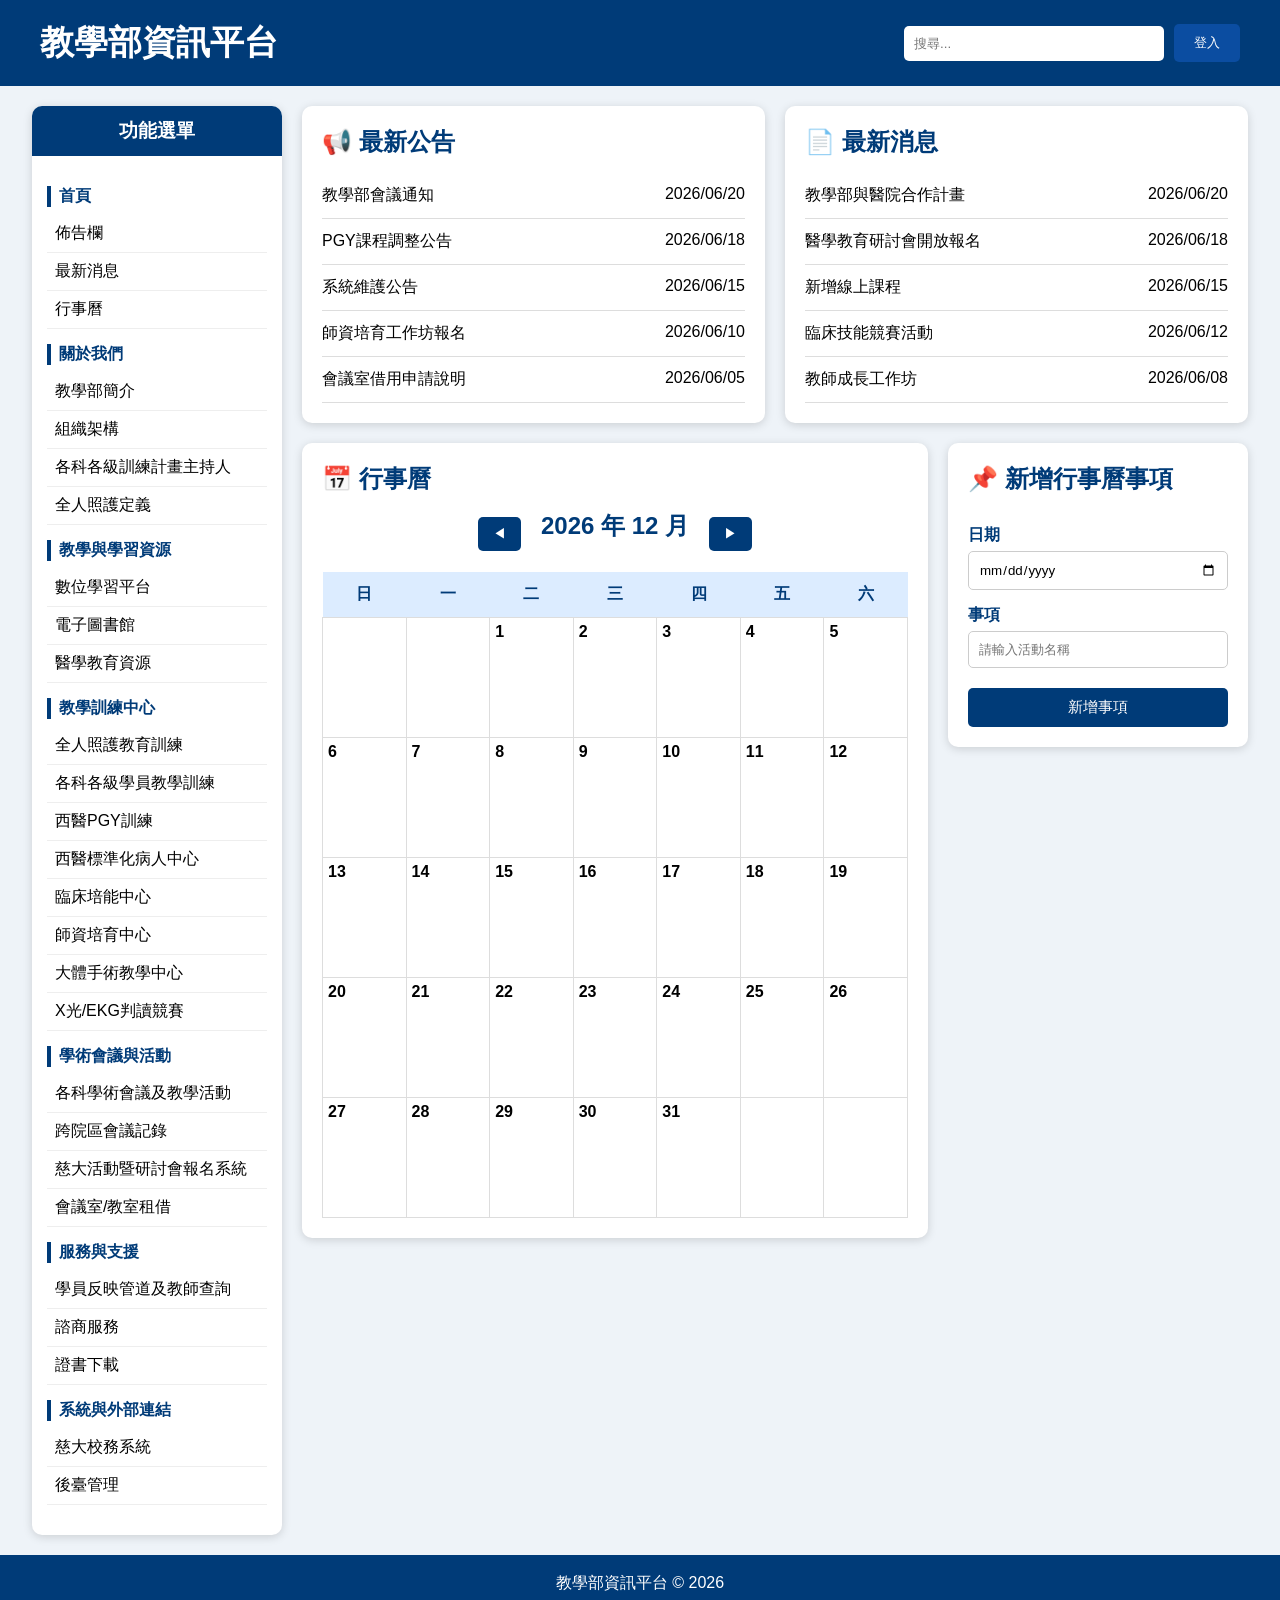
==== index.html @ 71a1ea1f "Merge branch 'main' of https://github.com/112316110-prog/tzu-chi" ====
<!DOCTYPE html>
<html lang="zh-TW">
<head>
<meta charset="UTF-8">
<meta name="viewport" content="width=device-width, initial-scale=1.0">
<title>教學部資訊平台</title>
<link rel="stylesheet" href="style.css">
</head>

<body>

<header>

<div class="top-bar">

<div class="logo">
<h1>教學部資訊平台</h1>
</div>

<div class="search-area">

<input type="text" placeholder="搜尋...">

<button>登入</button>

</div>

</div>

</header>

<div class="layout">


<aside>

<h3>功能選單</h3>

<div class="menu">

<h4>首頁</h4>

<ul>
<li>佈告欄</li>
<li>最新消息</li>
<li>行事曆</li>
</ul>


<h4>關於我們</h4>

<ul>
<li>教學部簡介</li>
<li>組織架構</li>
<li>各科各級訓練計畫主持人</li>
<li>全人照護定義</li>
</ul>


<h4>教學與學習資源</h4>

<ul>
<li>數位學習平台</li>
<li>電子圖書館</li>
<li>醫學教育資源</li>
</ul>


<h4>教學訓練中心</h4>

<ul>
<li>全人照護教育訓練</li>
<li>各科各級學員教學訓練</li>
<li>西醫PGY訓練</li>
<li>西醫標準化病人中心</li>
<li>臨床培能中心</li>
<li>師資培育中心</li>
<li>大體手術教學中心</li>
<li>X光/EKG判讀競賽</li>
</ul>


<h4>學術會議與活動</h4>

<ul>
<li>各科學術會議及教學活動</li>
<li>跨院區會議記錄</li>
<li>慈大活動暨研討會報名系統</li>
<li>會議室/教室租借</li>
</ul>


<h4>服務與支援</h4>

<ul>
<li>學員反映管道及教師查詢</li>
<li>諮商服務</li>
<li>證書下載</li>
</ul>


<h4>系統與外部連結</h4>

<ul>
<li>慈大校務系統</li>
<li>後臺管理</li>
</ul>

</div>

</aside>

<!-- 中間 -->

<main>

<div class="news">

<section class="card notice">

<h2>📢 最新公告</h2>

<ul>

<li><span>教學部會議通知</span><span>2026/06/20</span></li>

<li><span>PGY課程調整公告</span><span>2026/06/18</span></li>

<li><span>系統維護公告</span><span>2026/06/15</span></li>

<li><span>師資培育工作坊報名</span><span>2026/06/10</span></li>

<li><span>會議室借用申請說明</span><span>2026/06/05</span></li>

</ul>

</section>

<section class="card notice">

<h2>📄 最新消息</h2>

<ul>

<li><span>教學部與醫院合作計畫</span><span>2026/06/20</span></li>

<li><span>醫學教育研討會開放報名</span><span>2026/06/18</span></li>

<li><span>新增線上課程</span><span>2026/06/15</span></li>

<li><span>臨床技能競賽活動</span><span>2026/06/12</span></li>

<li><span>教師成長工作坊</span><span>2026/06/08</span></li>

</ul>

</section>

</div>

<div class="calendar-layout">

    <!-- 左 -->
    <div class="calendar-area">

        <section class="card">

            <h2>📅 行事曆</h2>

            <div class="calendar-header">
                <button id="prevMonth">◀</button>

                <h2 id="monthTitle"></h2>

                <button id="nextMonth">▶</button>
            </div>

            <table id="calendar">

                <thead>

                    <tr>
                        <th>日</th>
                        <th>一</th>
                        <th>二</th>
                        <th>三</th>
                        <th>四</th>
                        <th>五</th>
                        <th>六</th>
                    </tr>

                </thead>

                <tbody>

                </tbody>

            </table>

        </section>

    </div>

    <!-- 右 -->

    <div class="form-area">

        <section class="card">

            <h2>📌 新增行事曆事項</h2>

            <div class="event-form">

                <label>日期</label>

                <input type="date" id="eventDate">

                <label>事項</label>

                <input
                    type="text"
                    id="eventText"
                    placeholder="請輸入活動名稱">

                <button id="addEvent">
                    新增事項
                </button>

            </div>

        </section>

    </div>

</div>

<script src="script_team.js"></script>

</main>

</div>

<footer>

教學部資訊平台 © 2026

</footer>

</body>
</html>
---- style.css ----
*{
    margin:0;
    padding:0;
    box-sizing:border-box;
    font-family:"Microsoft JhengHei",sans-serif;
}

body{
    background:#eef3f8;
}


header{
    background:#003b78;
    color:white;
}

.top-bar{
    display:flex;
    justify-content:space-between;
    align-items:center;
    padding:20px 40px;
}

.logo h1{
    font-size:34px;
}

.search-area{
    display:flex;
    align-items:center;
}

.search-area input{
    width:260px;
    padding:10px;
    border-radius:5px;
    border:none;
    margin-right:10px;
}

.search-area button{
    background:#0b4da1;
    color:white;
    border:none;
    padding:10px 20px;
    border-radius:5px;
    cursor:pointer;
}

.search-area button:hover{
    background:#0a3d82;
}


nav{
    background:white;
    border-bottom:2px solid #dbe6f4;
}

nav ul{
    display:flex;
    justify-content:center;
    list-style:none;
}

nav li{
    padding:18px 28px;
    cursor:pointer;
    color:#003b78;
    font-weight:bold;
}

nav li:hover{
    background:#e9f2ff;
}

.layout{
    width:95%;
    margin:20px auto;
    display:flex;
    gap:20px;
}


aside{
    width:250px;
    background:white;
    border-radius:10px;
    box-shadow:0 2px 10px rgba(0,0,0,.15);
    overflow:hidden;
}

aside h3{
    background:#003b78;
    color:white;
    text-align:center;
    padding:12px;
}

.menu{
    padding:15px;
}

.menu h4{
    color:#003b78;
    margin-top:15px;
    margin-bottom:8px;
    border-left:4px solid #003b78;
    padding-left:8px;
}

.menu ul{
    list-style:none;
    margin-bottom:15px;
}

.menu li{
    padding:8px;
    border-bottom:1px solid #eee;
    cursor:pointer;
}

.menu li:hover{
    background:#eef5ff;
}


main{
    flex:1;
}


.card{
    background:white;
    border-radius:10px;
    padding:20px;
    box-shadow:0 2px 10px rgba(0,0,0,.15);
    margin-bottom:20px;
}

.card h2{
    color:#003b78;
    margin-bottom:15px;
}


.news{
    display:flex;
    gap:20px;
}

.notice{
    flex:1;
}

.notice ul{
    list-style:none;
}

.notice li{
    display:flex;
    justify-content:space-between;
    padding:12px 0;
    border-bottom:1px solid #ddd;
}


table{
    width:100%;
    border-collapse:collapse;
    table-layout:fixed;    
}

th{
    width:14.28%;
    background:#dcecff;
    color:#003b78;
    padding:12px;
}

td{
    width:14.28%;
    height:120px;
    border:1px solid #ddd;
    padding:5px;
    vertical-align:top;
    position:relative;

    overflow-y:auto;
}

.event{
    margin-top:6px;
    border-radius:5px;
    text-align:center;
    padding:3px;
    font-size:12px;
}

.green{
    background:#cfead3;
}

.yellow{
    background:#ffe59d;
}

.blue{
    background:#b8dbff;
}

.purple{
    background:#dcc7ff;
}



footer{
    margin-top:20px;
    background:#003b78;
    color:white;
    text-align:center;
    padding:18px;
}

.calendar-header{
    display:flex;
    justify-content:center;
    align-items:center;
    gap:20px;
    margin-bottom:15px;
}

.calendar-header button{
    padding:8px 15px;
    border:none;
    background:#003b78;
    color:white;
    border-radius:5px;
    cursor:pointer;
}

.calendar-header button:hover{
    background:#0b4da1;
}


.date{
    font-weight:bold;
}

.event-item{
    margin-top:4px;
    padding:3px 5px;
    border-radius:5px;
    background:#d7ebff;
    font-size:12px;

    white-space:nowrap;
    overflow:hidden;
    text-overflow:ellipsis;
}


#addEvent{
    padding:10px 20px;
    background:#003b78;
    color:white;
    border:none;
    border-radius:5px;
    cursor:pointer;
}

/* ===== 行事曆 ===== */

.calendar-layout{
    display:flex;
    gap:20px;
    align-items:flex-start;
}

.calendar-area{
    flex:3;
}

.form-area{
    flex:1;
    min-width:300px;
}

/* ===== 新增事項 ===== */

.event-form{
    display:flex;
    flex-direction:column;
}

.event-form label{
    margin-top:15px;
    margin-bottom:5px;
    color:#003b78;
    font-weight:bold;
}

.event-form input{
    width:100%;
    padding:10px;
    border:1px solid #ccc;
    border-radius:5px;
}

.event-form button{
    margin-top:20px;
    padding:12px;
    background:#003b78;
    color:white;
    border:none;
    border-radius:5px;
    cursor:pointer;
    font-size:15px;
}

.event-form button:hover{
    background:#0b4da1;
}


@media (max-width:900px){

    .calendar-layout{
        flex-direction:column;
    }

    .calendar-area,
    .form-area{
        width:100%;
    }

}
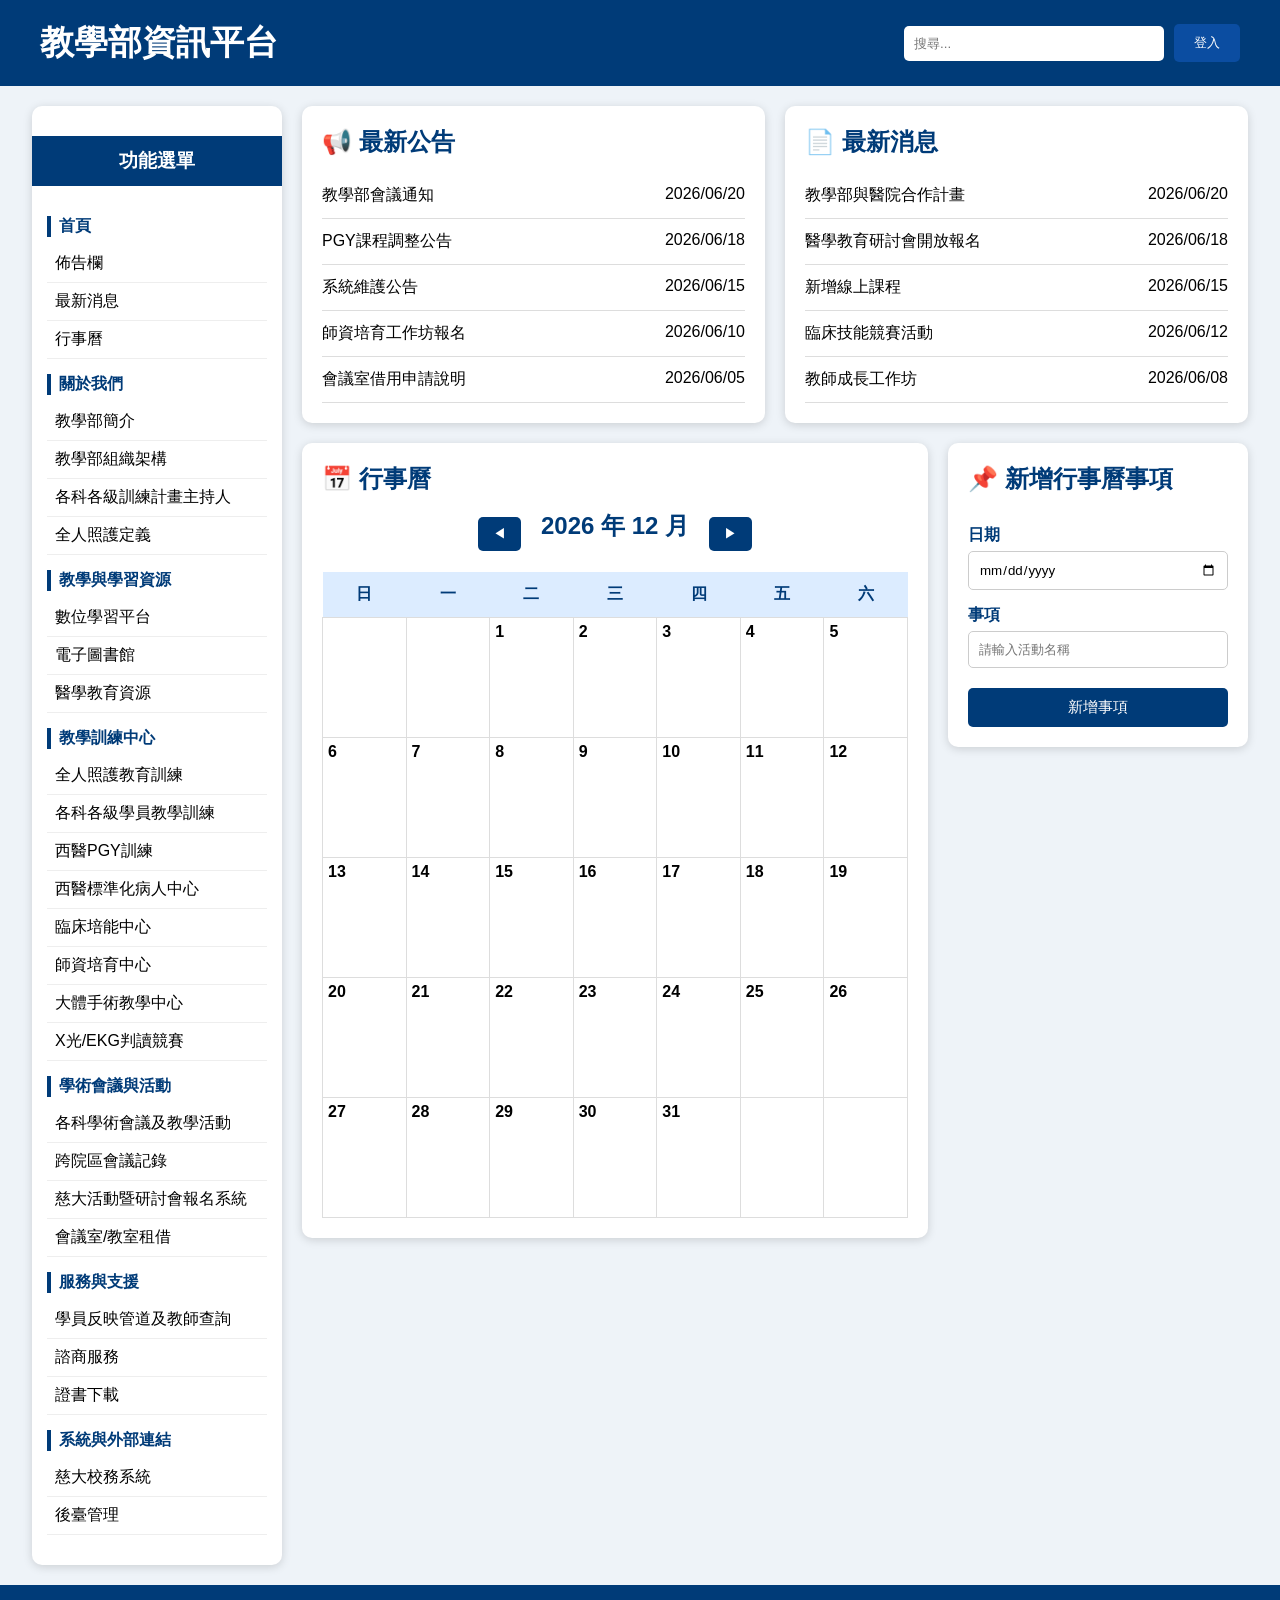
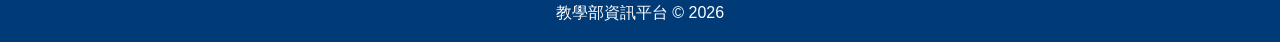
==== commit 5c1fbd04: "更新" ====
--- a/index.html
+++ b/index.html
@@ -50,10 +50,10 @@
 <h4>關於我們</h4>
 
 <ul>
-<li>教學部簡介</li>
-<li>組織架構</li>
-<li>各科各級訓練計畫主持人</li>
-<li>全人照護定義</li>
+<li onclick="showIntro()">教學部簡介</li>
+<li onclick="showOrganization()">教學部組織架構</li>
+<li onclick="showTrainingDirector()">各科各級訓練計畫主持人</li>
+<li onclick="showWholeCare()">全人照護定義</li>
 </ul>
 
 
@@ -110,9 +110,808 @@
 
 </aside>
 
-<!-- 中間 -->
 
 <main>
+
+    <div id="introContent" class="card intro-content" style="display:none;">
+
+<h2>佛教慈濟醫療財團法人花蓮慈濟醫院教學部簡介</h2>
+
+<p>
+    佛教慈濟綜合醫院自開創啟業從事醫療志業服務以來，在證嚴上人的精神感召下，結合眾多的醫護專業人員及志工 ，本著「 尊重生命」的理念，在花東地區落實以病人為中心的急性醫療及社區醫療照顧，使傷患得到適切的照護，成就卓越倍受肯定。並於2002年升格為醫學中心。本著上人教育理想要培養有愛心、肯犧牲奉獻的良醫，花蓮慈濟綜合醫院努力推動臨床醫學教育暨落實臨床教學品質，於2004年7月1日經由院長室指導在醫務部一位助理協助之下草創，並於2005年8月1日在院長室大力支持下遷至大愛六樓正式設立教學部，設立之後除積極推動臨床醫學教育外，亦一直扮演慈濟大學醫學 院的主要實習教學醫院迄今。
+</p>
+
+<br>
+<p>
+教學部目前除督導各科部各級醫師學生學員之教學訓練工作並設置四大中心：師資培育中心、臨床技能中心、標準化病人中心、大體手術教學中心。復成立各種臨床課程教學功能小組，協助臨床醫學教育之規劃與推動，期能在以病人為中心之前提下，建立以學生為中心之優質教學醫學中心，並培養出具有慈濟醫療人文之醫師與醫事人員 。
+</p>
+
+<h3> 發展計畫:</h3>
+<p>建構多樣化之教學模式與完善之訓練環境</p>
+<p>訂定教學與研究之獎勵措施，提升教學與研究品質</p>
+<p>培養專業與人文氣息，落實全人照護之醫學教育</p>
+<p>加強國際交流與教學研究方面之合作</p>
+<p>成為東部地區醫療人員之教育訓練中心</p>
+
+<h3> 中程目標:</h3>
+<p>持續為東部醫學中心</p>
+<p>推動多元化教學評估方式</p>
+<p>成為東部地區醫療專業人員之教育訓練中心</p>
+<p>標準化病人跨院區計畫之推動</p>
+<p>加強國際交流，提升教學與研究品質</p>
+
+<h3> 長程發展目標:</h3>
+<p>建構成為國內全人醫療示範中心</p>
+<p>推動執行醫學教育研究計畫</p>
+<p>醫學教育的核心課程持續推動</p>
+<p>推展標準化病人之教學成為國際典範</p>
+<p>推展高階OSCE教育訓練示範中心成為國際典範</p>
+
+<br>
+<p>
+花蓮慈濟醫院 Buddhist Tzu Chi General Hospital<br>
+</p>
+
+</div>
+
+<div id="trainingDirectorContent" class="card intro-content" style="display:none;">
+
+    <h2>各科各級訓練計畫主持人</h2>
+
+    <div class="director-search">
+
+    <div class="search-item">
+        <label>查詢方式</label>
+        <select id="searchType">
+            <option>科別+日期</option>
+            <option>科別+時間</option>
+            <option>地點+日期</option>
+            <option>地點+時間</option>
+            <option>科別+地點+日期</option>
+            <option>科別+地點+日期+時間</option>
+            <option>依科別</option>
+            <option>依地點</option>
+            <option>依時間</option>
+        </select>
+    </div>
+
+    <div class="search-item">
+        <label>科別</label>
+        <select id="department">
+            <option>請選擇科別</option>
+            <option>一般醫學內科</option>
+            <option>全院</option>
+            <option>內科</option>
+            <option>神經科</option>
+            <option>外科</option>
+            <option>神經外科</option>
+            <option>整形外科</option>
+            <option>婦產科</option>
+            <option>小兒科</option>
+            <option>家醫科</option>
+            <option>骨科</option>
+            <option>復健科</option>
+            <option>眼科</option>
+            <option>耳鼻喉科</option>
+            <option>牙科</option>
+            <option>皮膚科</option>
+            <option>泌尿科</option>
+            <option>放射腫瘤科</option>
+            <option>精神醫學部</option>
+        </select>
+    </div>
+
+    <div class="search-item">
+        <label>地點</label>
+        <input type="text">
+    </div>
+
+    <div class="search-item">
+        <label>時間</label>
+        <input type="text">
+    </div>
+
+    <div class="search-item">
+        <label>年度</label>
+        <select id="yearSelect"></select>
+    </div>
+
+    <div class="search-item">
+        <label>月份</label>
+        <select id="monthSelect"></select>
+    </div>
+
+    <div class="search-item button-area">
+        <button>查詢</button>
+    </div>
+
+  </div>
+
+    <hr>
+
+<h3>114學年各科各級訓練計畫主持人名單</h3>
+
+<div class="pdf-viewer">
+    <embed
+        src="pdf/114學年各科各級訓練計畫主持人名單(1140716公告).pdf"
+        type="application/pdf"
+        width="100%"
+        height="900px">
+</div>
+
+</div>
+
+<div id="wholeCareContent" class="card intro-content" style="display:none;">
+
+<h2>全人照護定義</h2>
+
+
+<div class="director-search">
+
+
+<div class="search-item">
+
+<label>查詢方式</label>
+
+<select id="careSearchType">
+
+<option>科別+日期</option>
+<option>科別+時間</option>
+<option>地點+日期</option>
+<option>地點+時間</option>
+<option>科別+地點+日期</option>
+<option>科別+地點+日期+時間</option>
+<option>依科別</option>
+<option>依地點</option>
+<option>依時間</option>
+
+</select>
+
+</div>
+
+
+
+<div class="search-item">
+
+<label>科別</label>
+
+<select>
+
+<option>請選擇科別</option>
+<option>一般醫學內科</option>
+<option>全院</option>
+<option>內科</option>
+<option>神經科</option>
+<option>外科</option>
+<option>神經外科</option>
+<option>整形外科</option>
+<option>婦產科</option>
+<option>小兒科</option>
+<option>家醫科</option>
+<option>骨科</option>
+<option>復健科</option>
+<option>眼科</option>
+<option>耳鼻喉科</option>
+<option>牙科</option>
+<option>皮膚科</option>
+<option>泌尿科</option>
+<option>放射腫瘤科</option>
+<option>精神醫學部</option>
+
+</select>
+
+</div>
+
+
+
+<div class="search-item">
+
+<label>地點</label>
+
+<input type="text" placeholder="請輸入地點">
+
+</div>
+
+
+
+<div class="search-item">
+
+<label>時間</label>
+
+<input type="text" placeholder="例如：08:00">
+
+</div>
+
+
+
+<div class="search-item">
+
+<label>年度</label>
+
+<select id="careYearSelect"></select>
+
+</div>
+
+
+
+<div class="search-item">
+
+<label>月份</label>
+
+<select id="careMonthSelect"></select>
+
+</div>
+
+
+
+<div class="search-item button-area">
+
+<button>查詢</button>
+
+</div>
+
+</div>
+
+
+<hr>
+
+
+<h3>
+全人照護相關資料
+</h3>
+<div class="pdf-viewer">
+    <embed
+        src="pdf/全人照護定義.pdf"
+        type="application/pdf"
+        width="100%"
+        height="900px">
+</div>
+
+</div>
+
+<div id="organizationContent" class="card intro-content" style="display:none;">
+
+<h2>教學部組織架構</h2>
+
+
+<div class="director-search">
+
+
+<div class="search-item">
+
+<label>查詢方式</label>
+
+<select id="orgSearchType">
+
+<option>科別+日期</option>
+<option>科別+時間</option>
+<option>地點+日期</option>
+<option>地點+時間</option>
+<option>科別+地點+日期</option>
+<option>科別+地點+日期+時間</option>
+<option>依科別</option>
+<option>依地點</option>
+<option>依時間</option>
+
+</select>
+
+</div>
+
+
+
+<div class="search-item">
+
+<label>科別</label>
+
+<select id="orgDepartment">
+
+<option>請選擇科別</option>
+
+<option>一般醫學內科</option>
+<option>全院</option>
+<option>內科</option>
+<option>神經科</option>
+<option>外科</option>
+<option>神經外科</option>
+<option>整形外科</option>
+<option>婦產科</option>
+<option>小兒科</option>
+<option>家醫科</option>
+<option>骨科</option>
+<option>復健科</option>
+<option>眼科</option>
+<option>耳鼻喉科</option>
+<option>牙科</option>
+<option>皮膚科</option>
+<option>泌尿科</option>
+<option>放射腫瘤科</option>
+<option>精神醫學部</option>
+
+</select>
+
+</div>
+
+
+
+<div class="search-item">
+
+<label>地點</label>
+
+<input type="text" placeholder="請輸入地點">
+
+</div>
+
+
+
+<div class="search-item">
+
+<label>時間</label>
+
+<input type="text" placeholder="例如：08:00">
+
+</div>
+
+
+
+<div class="search-item">
+
+<label>年度</label>
+
+<select id="orgYearSelect"></select>
+
+</div>
+
+
+
+<div class="search-item">
+
+<label>月份</label>
+
+<select id="orgMonthSelect"></select>
+
+</div>
+
+
+
+<div class="search-item button-area">
+
+<button>查詢</button>
+
+</div>
+
+
+</div>
+
+
+<hr>
+
+
+<hr>
+
+<table class="organization-table">
+
+<thead>
+<tr>
+    <th>職稱</th>
+    <th>姓名</th>
+    <th>聯絡方式</th>
+</tr>
+</thead>
+
+
+<tbody>
+
+<tr>
+    <td>副院長</td>
+    <td>陳宗鷹</td>
+    <td>
+        與我連絡：
+        <a href="mailto:chen7110@tzuchi.com.tw">
+        chen7110@tzuchi.com.tw
+        </a>
+    </td>
+</tr>
+
+
+<tr>
+    <td>部主任</td>
+    <td>朱紹盈</td>
+    <td>
+        -
+    </td>
+</tr>
+
+
+<tr>
+    <td>行政主任</td>
+    <td>林雅萍</td>
+    <td>
+        分機：13646<br>
+        與我連絡：
+        <a href="mailto:yungping_lin@tzuchi.com.tw">
+        yungping_lin@tzuchi.com.tw
+        </a>
+    </td>
+</tr>
+
+
+<tr>
+    <td>組長</td>
+    <td>王苓雅</td>
+    <td>
+        分機：13645<br>
+        與我連絡：
+        <a href="mailto:ya_wang407@tzuchi.com.tw">
+        ya_wang407@tzuchi.com.tw
+        </a>
+    </td>
+</tr>
+
+
+</tbody>
+
+</table>
+
+<br>
+
+
+<table class="organization-table">
+
+<thead>
+<tr>
+    <th>姓名</th>
+    <th>聯絡方式</th>
+    <th>姓名</th>
+    <th>聯絡方式</th>
+</tr>
+</thead>
+
+
+<tbody>
+
+
+<tr>
+    <td>蔡宜蓉<br>（分機：13645）</td>
+    <td>
+        與我連絡：
+        <a href="mailto:rong070616@tzuchi.com.tw">
+        rong070616@tzuchi.com.tw
+        </a>
+    </td>
+
+    <td>李旨雲<br>（分機：13644）</td>
+    <td>
+        與我連絡：
+        <a href="mailto:chihyun@tzuchi.com.tw">
+        chihyun@tzuchi.com.tw
+        </a>
+    </td>
+</tr>
+
+
+<tr>
+    <td>陳惠珍<br>（分機：13667）</td>
+    <td>
+        與我連絡：
+        <a href="mailto:hueizhen@tzuchi.com.tw">
+        hueizhen@tzuchi.com.tw
+        </a>
+    </td>
+
+    <td>謝惠婷<br>（分機：13666）</td>
+    <td>
+        與我連絡：
+        <a href="mailto:ava_ht@tzuchi.com.tw">
+        ava_ht@tzuchi.com.tw
+        </a>
+    </td>
+</tr>
+
+
+<tr>
+    <td>謝淳宇<br>（分機：13639）</td>
+    <td>
+        與我連絡：
+        <a href="mailto:chunyu060@tzuchi.com.tw">
+        chunyu060@tzuchi.com.tw
+        </a>
+    </td>
+
+    <td>葉嘉鳳<br>（分機：13629）</td>
+    <td>
+        與我連絡：
+        <a href="mailto:gigi007@tzuchi.com.tw">
+        gigi007@tzuchi.com.tw
+        </a>
+    </td>
+</tr>
+
+
+<tr>
+    <td>黃以婕<br>（分機：13643）</td>
+    <td>
+        與我連絡：
+        @tzuchi.com.tw
+    </td>
+
+    <td>黃欣雅<br>（分機：13626）</td>
+    <td>
+        與我連絡：
+        <a href="mailto:hsinya@tzuchi.com.tw">
+        hsinya@tzuchi.com.tw
+        </a>
+    </td>
+</tr>
+
+
+<tr>
+    <td>施郁絜<br>（分機：13690）</td>
+    <td>
+        與我連絡：
+        <a href="mailto:mignon83@tzuchi.com.tw">
+        mignon83@tzuchi.com.tw
+        </a>
+    </td>
+
+    <td>陳王軒<br>（分機：13628）</td>
+    <td>
+        與我連絡：
+        <a href="mailto:satc830227@tzuchi.com.tw">
+        satc830227@tzuchi.com.tw
+        </a>
+    </td>
+</tr>
+
+
+<tr>
+    <td>陳俐羽<br>（分機：12121）</td>
+    <td>
+        與我連絡：
+        <a href="mailto:rani37jason@tzuchi.com.tw">
+        rani37jason@tzuchi.com.tw
+        </a>
+    </td>
+
+    <td>林瑀慈<br>（分機：12122）</td>
+    <td>
+        與我連絡：
+        <a href="mailto:s10343010@tzuchi.com.tw">
+        s10343010@tzuchi.com.tw
+        </a>
+    </td>
+</tr>
+
+
+</tbody>
+
+</table>
+
+
+<table class="work-table">
+
+
+<tr>
+<th>姓名</th>
+<th>負責業務</th>
+<th>分機</th>
+</tr>
+
+
+<tr>
+<td>林雅萍</td>
+
+<td>
+一、協調督導五大中心業務進度<br>
+二、督導大體手術教學中心業務<br>
+三、督導慈大實習醫學生(含後中醫)相關業務
+</td>
+
+<td>13646</td>
+</tr>
+
+
+
+<tr>
+<td>王苓雅</td>
+
+<td>
+一、督導師資培育中心業務<br>
+二、綜理師資培育(含一般醫學師資訓練)業務<br>
+三、全人照護(醫療)<br>
+四、整合實習醫學生、PGY、住院醫師、醫事人員教學業務<br>
+五、行政業務(ISO、專案、工作計畫進度)<br>
+六、醫學教育委員會
+</td>
+
+<td>13645</td>
+</tr>
+
+
+
+<tr>
+<td>李旨雲</td>
+
+<td>
+一、辦理實習醫學生巧手盃競賽<br>
+二、擬真訓練課程<br>
+三、模型教具管理<br>
+四、辦理急救訓練課程
+</td>
+
+<td>13644</td>
+</tr>
+
+
+
+<tr>
+<td>葉嘉鳳</td>
+
+<td>
+一、慈大實習醫學生(含後中醫)相關業務<br>
+二、大體模擬手術中心相關業務<br>
+三、超音波工作坊(1次/年)
+</td>
+
+<td>13629</td>
+</tr>
+
+
+
+<tr>
+<td>蔡宜蓉</td>
+
+<td>
+一、一般醫學師資訓練(40+7)<br>
+二、醫學教育研究行政業務推動<br>
+三、客座教授<br>
+四、教職申請<br>
+五、高教深耕計畫<br>
+六、東區醫療網計畫教育訓練
+</td>
+
+<td>13645</td>
+</tr>
+
+
+
+<tr>
+<td>陳惠珍</td>
+
+<td>
+一、臨床醫事人員培訓<br>
+二、全人醫療<br>
+三、跨領域團隊合作訓練<br>
+四、醫事教育委員會
+</td>
+
+<td>13667</td>
+</tr>
+
+
+
+<tr>
+<td>謝惠婷</td>
+
+<td>
+一、綜理標準化病人中心業務<br>
+二、綜理(每週四)全院性學術演講安排/學分申請<br>
+三、東區醫療網計畫教育訓練
+</td>
+
+<td>13666</td>
+</tr>
+
+
+
+<tr>
+<td>黃以婕</td>
+
+<td>
+一、辦理院外實習醫學生各項業務<br>
+二、住院醫師業務<br>
+三、綜理教學門診相關業務<br>
+四、綜理住診教學相關業務<br>
+五、諮商輔導行政處理<br>
+六、教學部部務會議
+</td>
+
+<td>13643</td>
+</tr>
+
+
+
+<tr>
+<td>黃欣雅</td>
+
+<td>
+一、畢業後一般醫學訓練計畫(PGY)專任助理
+</td>
+
+<td>13626</td>
+</tr>
+
+
+
+<tr>
+<td>謝淳宇</td>
+
+<td>
+一、OSCE訓練與OSCE國考相關業務<br>
+二、特殊教室管理<br>
+三、全院臨床技能課程安排<br>
+四、學習成效：80項技能→課程地圖
+</td>
+
+<td>13639</td>
+</tr>
+
+
+
+<tr>
+<td>施郁絜</td>
+
+<td>
+一、本院各類學術活動、研究成果、學術論文海報、教學相關海報製作之設計、美工製作及輸出事項<br>
+二、辦理全院數位學習(e-Learning)業務
+</td>
+
+<td>13690</td>
+</tr>
+
+
+
+<tr>
+<td>陳王軒</td>
+
+<td>
+一、督導臨床技能中心業務<br>
+二、督導教材室業務<br>
+三、綜理全院數位學習(e-Learning)業務<br>
+四、教學部相關教學網站製作及後端維護作業<br>
+五、教學部一般教室管理<br>
+六、教學部設備管理<br>
+七、創新教學業務開發<br>
+八、虛擬病人教案開發<br>
+九、E-Portfolio資訊窗口
+</td>
+
+<td>13628</td>
+</tr>
+
+
+
+<tr>
+<td>陳俐羽</td>
+
+<td>
+一、綜理圖書館業務(含圖書管理委員會)<br>
+二、電子資源/參考諮詢<br>
+三、實證醫學業務<br>
+四、科基金管理(財務)
+</td>
+
+<td>12121</td>
+</tr>
+
+
+
+<tr>
+<td>林瑀慈</td>
+
+<td>
+一、綜理圖書館業務(含圖書管理委員會)<br>
+二、實證醫學業務<br>
+三、流通業務
+</td>
+
+<td>12122</td>
+</tr>
+
+
+</table>
+
+</div>
+
 
 <div class="news">
 
@@ -234,8 +1033,6 @@
 
 </div>
 
-<script src="script_team.js"></script>
-
 </main>
 
 </div>
@@ -246,5 +1043,6 @@
 
 </footer>
 
+<script src="script.js"></script>
 </body>
 </html>
--- a/style.css
+++ b/style.css
@@ -337,4 +337,164 @@
         width:100%;
     }
 
+}
+
+.intro-content{
+    line-height:1.8;
+    padding:30px;
+    background:white;
+}
+
+.intro-content h2{
+    color:#00695c;
+    border-bottom:2px solid #00695c;
+    padding-bottom:10px;
+}
+
+.intro-content h3{
+    margin-top:25px;
+    color:#444;
+}
+
+.intro-content li{
+    margin:8px 0;
+}
+
+
+.director-search{
+
+    display:flex;
+
+    flex-direction:row;
+
+    align-items:flex-end;
+
+    gap:15px;
+
+    flex-wrap:wrap;
+
+    margin-bottom:20px;
+
+}
+
+
+.search-item{
+
+    display:flex;
+
+    flex-direction:column;
+
+}
+
+
+.director-search label{
+
+    font-weight:bold;
+
+    color:#003b78;
+
+    margin-bottom:5px;
+
+}
+
+
+.director-search input,
+.director-search select{
+
+    padding:10px;
+
+    border:1px solid #ccc;
+
+    border-radius:5px;
+
+    font-size:15px;
+
+    min-width:150px;
+
+}
+
+
+.director-search button{
+
+    padding:10px 25px;
+
+    background:#003b78;
+
+    color:white;
+
+    border:none;
+
+    border-radius:5px;
+
+    cursor:pointer;
+
+}
+
+.director-search button:hover{
+
+    background:#0b4da1;
+
+}
+
+.pdf-viewer{
+    margin-top:30px;
+}
+
+.pdf-viewer embed{
+    border:1px solid #ccc;
+    border-radius:8px;
+}
+
+.org-table,
+.staff-table,
+.work-table{
+
+    width:100%;
+    border-collapse:collapse;
+    margin-top:20px;
+
+}
+
+
+.org-table th,
+.org-table td,
+.staff-table td,
+.work-table th,
+.work-table td{
+
+    border:1px solid #ccc;
+    padding:12px;
+    vertical-align:top;
+
+}
+
+
+.org-table th,
+.work-table th{
+
+    background:#e8f1ff;
+
+}
+
+
+.staff-table td{
+
+    width:50%;
+    line-height:1.8;
+
+}
+
+
+.work-table td:nth-child(2){
+
+    line-height:1.8;
+    text-align:left;
+
+}
+
+
+h3{
+
+    margin-top:30px;
+
 }
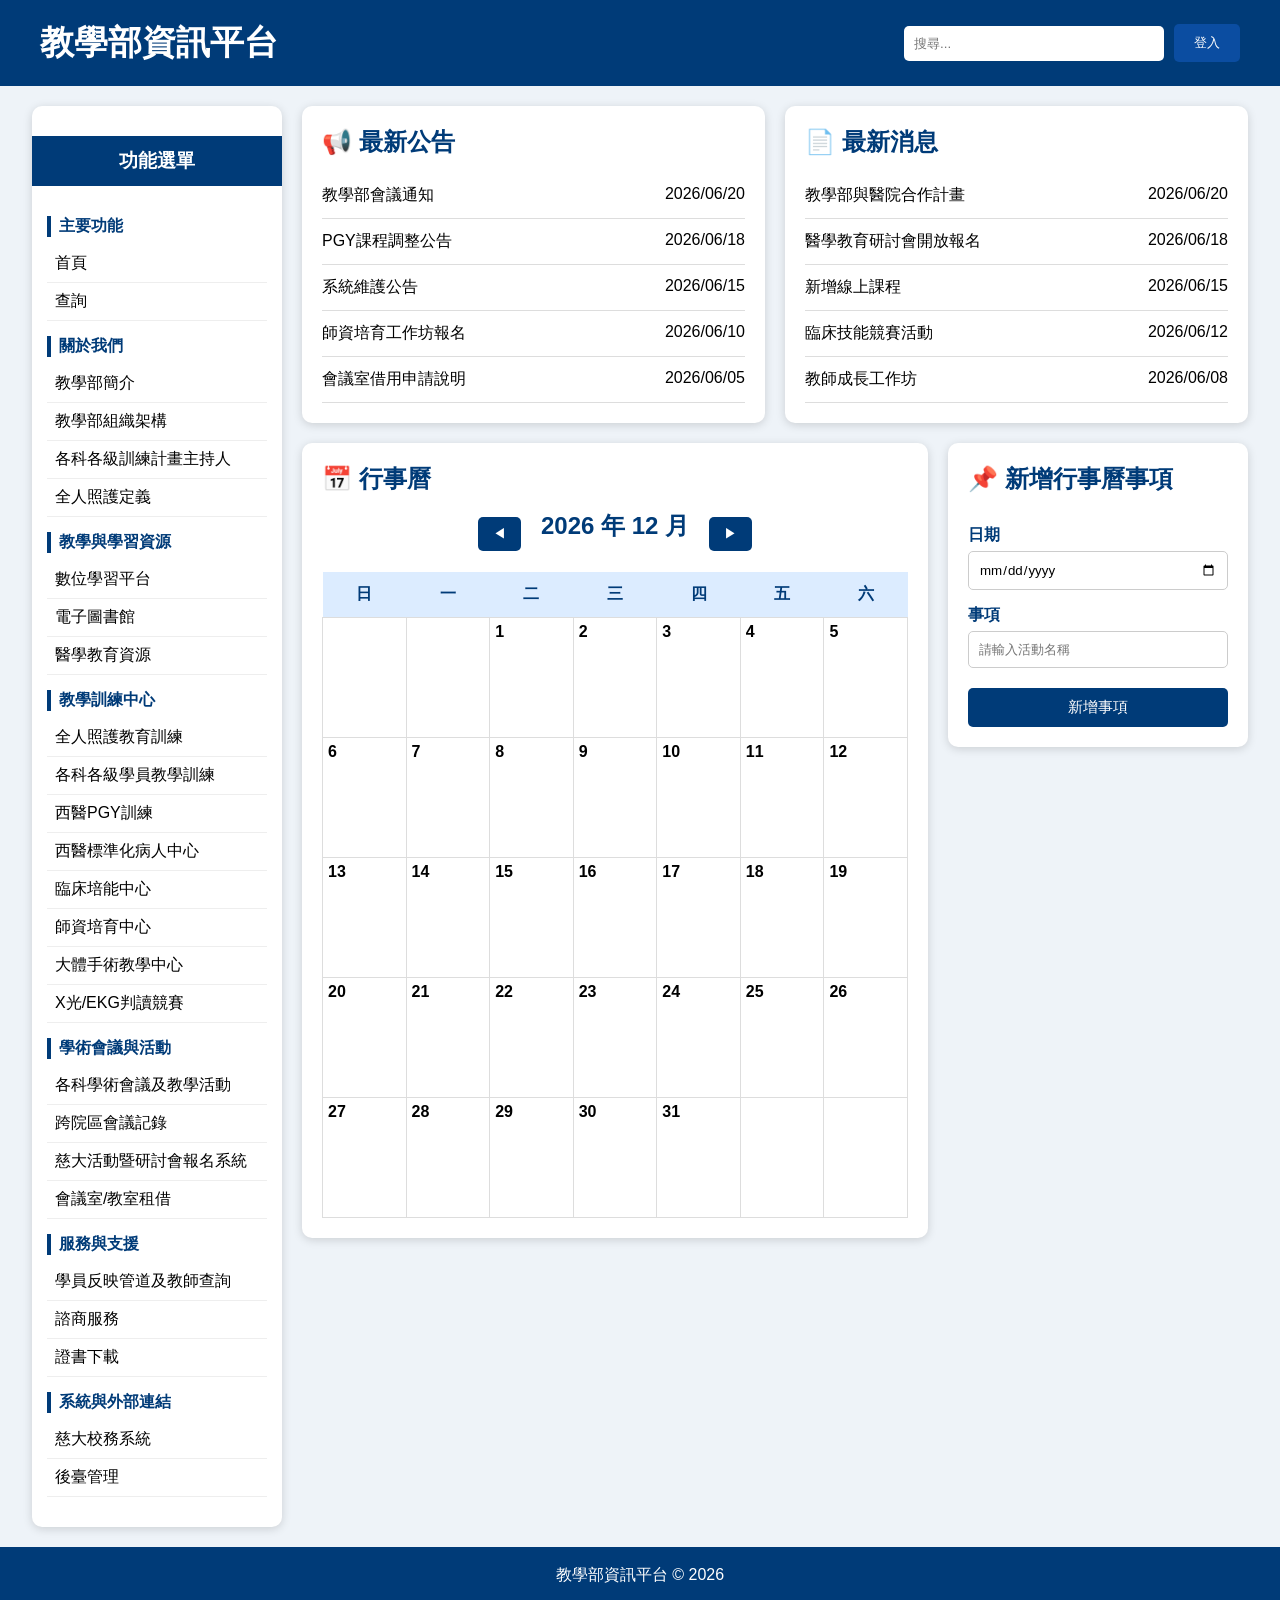
==== commit 278d7463: "22222" ====
--- a/index.html
+++ b/index.html
@@ -38,12 +38,16 @@
 
 <div class="menu">
 
-<h4>首頁</h4>
+<h4>主要功能</h4>
 
 <ul>
-<li>佈告欄</li>
-<li>最新消息</li>
-<li>行事曆</li>
+    <li onclick="showHome()">
+        首頁
+    </li>
+
+    <li onclick="showSearch()">
+        查詢
+    </li>
 </ul>
 
 
@@ -112,7 +116,111 @@
 
 
 <main>
-
+<div id="searchContent"
+     class="card intro-content"
+     style="display:none;">
+
+    <h2>查詢</h2>
+
+    <div class="director-search">
+
+        <div class="search-item">
+
+            <label>查詢方式</label>
+
+            <select id="searchType">
+                <option>科別+日期</option>
+                <option>科別+時間</option>
+                <option>地點+日期</option>
+                <option>地點+時間</option>
+                <option>科別+地點+日期</option>
+                <option>科別+地點+日期+時間</option>
+                <option>依科別</option>
+                <option>依地點</option>
+                <option>依時間</option>
+            </select>
+
+        </div>
+
+        <div class="search-item">
+
+            <label>科別</label>
+
+            <select id="department">
+
+                <option value="">請選擇科別</option>
+                <option>一般醫學內科</option>
+                <option>全院</option>
+                <option>內科</option>
+                <option>神經科</option>
+                <option>外科</option>
+                <option>神經外科</option>
+                <option>整形外科</option>
+                <option>婦產科</option>
+                <option>小兒科</option>
+                <option>家醫科</option>
+                <option>骨科</option>
+                <option>復健科</option>
+                <option>眼科</option>
+                <option>耳鼻喉科</option>
+                <option>牙科</option>
+                <option>皮膚科</option>
+                <option>泌尿科</option>
+                <option>放射腫瘤科</option>
+                <option>精神醫學部</option>
+
+            </select>
+
+        </div>
+
+        <div class="search-item">
+
+            <label>地點</label>
+
+            <input type="text"
+                   id="searchLocation"
+                   placeholder="請輸入地點">
+
+        </div>
+
+        <div class="search-item">
+
+            <label>時間</label>
+
+            <input type="text"
+                   id="searchTime"
+                   placeholder="例如：08:00">
+
+        </div>
+
+        <div class="search-item">
+
+            <label>年度</label>
+
+            <select id="yearSelect"></select>
+
+        </div>
+
+        <div class="search-item">
+
+            <label>月份</label>
+
+            <select id="monthSelect"></select>
+
+        </div>
+
+        <div class="search-item button-area">
+
+            <button type="button"
+                    id="directorSearchButton">
+                查詢
+            </button>
+
+        </div>
+
+    </div>
+
+</div>
     <div id="introContent" class="card intro-content" style="display:none;">
 
 <h2>佛教慈濟醫療財團法人花蓮慈濟醫院教學部簡介</h2>
@@ -158,75 +266,6 @@
 
     <h2>各科各級訓練計畫主持人</h2>
 
-    <div class="director-search">
-
-    <div class="search-item">
-        <label>查詢方式</label>
-        <select id="searchType">
-            <option>科別+日期</option>
-            <option>科別+時間</option>
-            <option>地點+日期</option>
-            <option>地點+時間</option>
-            <option>科別+地點+日期</option>
-            <option>科別+地點+日期+時間</option>
-            <option>依科別</option>
-            <option>依地點</option>
-            <option>依時間</option>
-        </select>
-    </div>
-
-    <div class="search-item">
-        <label>科別</label>
-        <select id="department">
-            <option>請選擇科別</option>
-            <option>一般醫學內科</option>
-            <option>全院</option>
-            <option>內科</option>
-            <option>神經科</option>
-            <option>外科</option>
-            <option>神經外科</option>
-            <option>整形外科</option>
-            <option>婦產科</option>
-            <option>小兒科</option>
-            <option>家醫科</option>
-            <option>骨科</option>
-            <option>復健科</option>
-            <option>眼科</option>
-            <option>耳鼻喉科</option>
-            <option>牙科</option>
-            <option>皮膚科</option>
-            <option>泌尿科</option>
-            <option>放射腫瘤科</option>
-            <option>精神醫學部</option>
-        </select>
-    </div>
-
-    <div class="search-item">
-        <label>地點</label>
-        <input type="text">
-    </div>
-
-    <div class="search-item">
-        <label>時間</label>
-        <input type="text">
-    </div>
-
-    <div class="search-item">
-        <label>年度</label>
-        <select id="yearSelect"></select>
-    </div>
-
-    <div class="search-item">
-        <label>月份</label>
-        <select id="monthSelect"></select>
-    </div>
-
-    <div class="search-item button-area">
-        <button>查詢</button>
-    </div>
-
-  </div>
-
     <hr>
 
 <h3>114學年各科各級訓練計畫主持人名單</h3>
@@ -244,114 +283,6 @@
 <div id="wholeCareContent" class="card intro-content" style="display:none;">
 
 <h2>全人照護定義</h2>
-
-
-<div class="director-search">
-
-
-<div class="search-item">
-
-<label>查詢方式</label>
-
-<select id="careSearchType">
-
-<option>科別+日期</option>
-<option>科別+時間</option>
-<option>地點+日期</option>
-<option>地點+時間</option>
-<option>科別+地點+日期</option>
-<option>科別+地點+日期+時間</option>
-<option>依科別</option>
-<option>依地點</option>
-<option>依時間</option>
-
-</select>
-
-</div>
-
-
-
-<div class="search-item">
-
-<label>科別</label>
-
-<select>
-
-<option>請選擇科別</option>
-<option>一般醫學內科</option>
-<option>全院</option>
-<option>內科</option>
-<option>神經科</option>
-<option>外科</option>
-<option>神經外科</option>
-<option>整形外科</option>
-<option>婦產科</option>
-<option>小兒科</option>
-<option>家醫科</option>
-<option>骨科</option>
-<option>復健科</option>
-<option>眼科</option>
-<option>耳鼻喉科</option>
-<option>牙科</option>
-<option>皮膚科</option>
-<option>泌尿科</option>
-<option>放射腫瘤科</option>
-<option>精神醫學部</option>
-
-</select>
-
-</div>
-
-
-
-<div class="search-item">
-
-<label>地點</label>
-
-<input type="text" placeholder="請輸入地點">
-
-</div>
-
-
-
-<div class="search-item">
-
-<label>時間</label>
-
-<input type="text" placeholder="例如：08:00">
-
-</div>
-
-
-
-<div class="search-item">
-
-<label>年度</label>
-
-<select id="careYearSelect"></select>
-
-</div>
-
-
-
-<div class="search-item">
-
-<label>月份</label>
-
-<select id="careMonthSelect"></select>
-
-</div>
-
-
-
-<div class="search-item button-area">
-
-<button>查詢</button>
-
-</div>
-
-</div>
-
 
 <hr>
 
@@ -373,116 +304,6 @@
 
 <h2>教學部組織架構</h2>
 
-
-<div class="director-search">
-
-
-<div class="search-item">
-
-<label>查詢方式</label>
-
-<select id="orgSearchType">
-
-<option>科別+日期</option>
-<option>科別+時間</option>
-<option>地點+日期</option>
-<option>地點+時間</option>
-<option>科別+地點+日期</option>
-<option>科別+地點+日期+時間</option>
-<option>依科別</option>
-<option>依地點</option>
-<option>依時間</option>
-
-</select>
-
-</div>
-
-
-
-<div class="search-item">
-
-<label>科別</label>
-
-<select id="orgDepartment">
-
-<option>請選擇科別</option>
-
-<option>一般醫學內科</option>
-<option>全院</option>
-<option>內科</option>
-<option>神經科</option>
-<option>外科</option>
-<option>神經外科</option>
-<option>整形外科</option>
-<option>婦產科</option>
-<option>小兒科</option>
-<option>家醫科</option>
-<option>骨科</option>
-<option>復健科</option>
-<option>眼科</option>
-<option>耳鼻喉科</option>
-<option>牙科</option>
-<option>皮膚科</option>
-<option>泌尿科</option>
-<option>放射腫瘤科</option>
-<option>精神醫學部</option>
-
-</select>
-
-</div>
-
-
-
-<div class="search-item">
-
-<label>地點</label>
-
-<input type="text" placeholder="請輸入地點">
-
-</div>
-
-
-
-<div class="search-item">
-
-<label>時間</label>
-
-<input type="text" placeholder="例如：08:00">
-
-</div>
-
-
-
-<div class="search-item">
-
-<label>年度</label>
-
-<select id="orgYearSelect"></select>
-
-</div>
-
-
-
-<div class="search-item">
-
-<label>月份</label>
-
-<select id="orgMonthSelect"></select>
-
-</div>
-
-
-
-<div class="search-item button-area">
-
-<button>查詢</button>
-
-</div>
-
-
-</div>
-
-
 <hr>
 
 
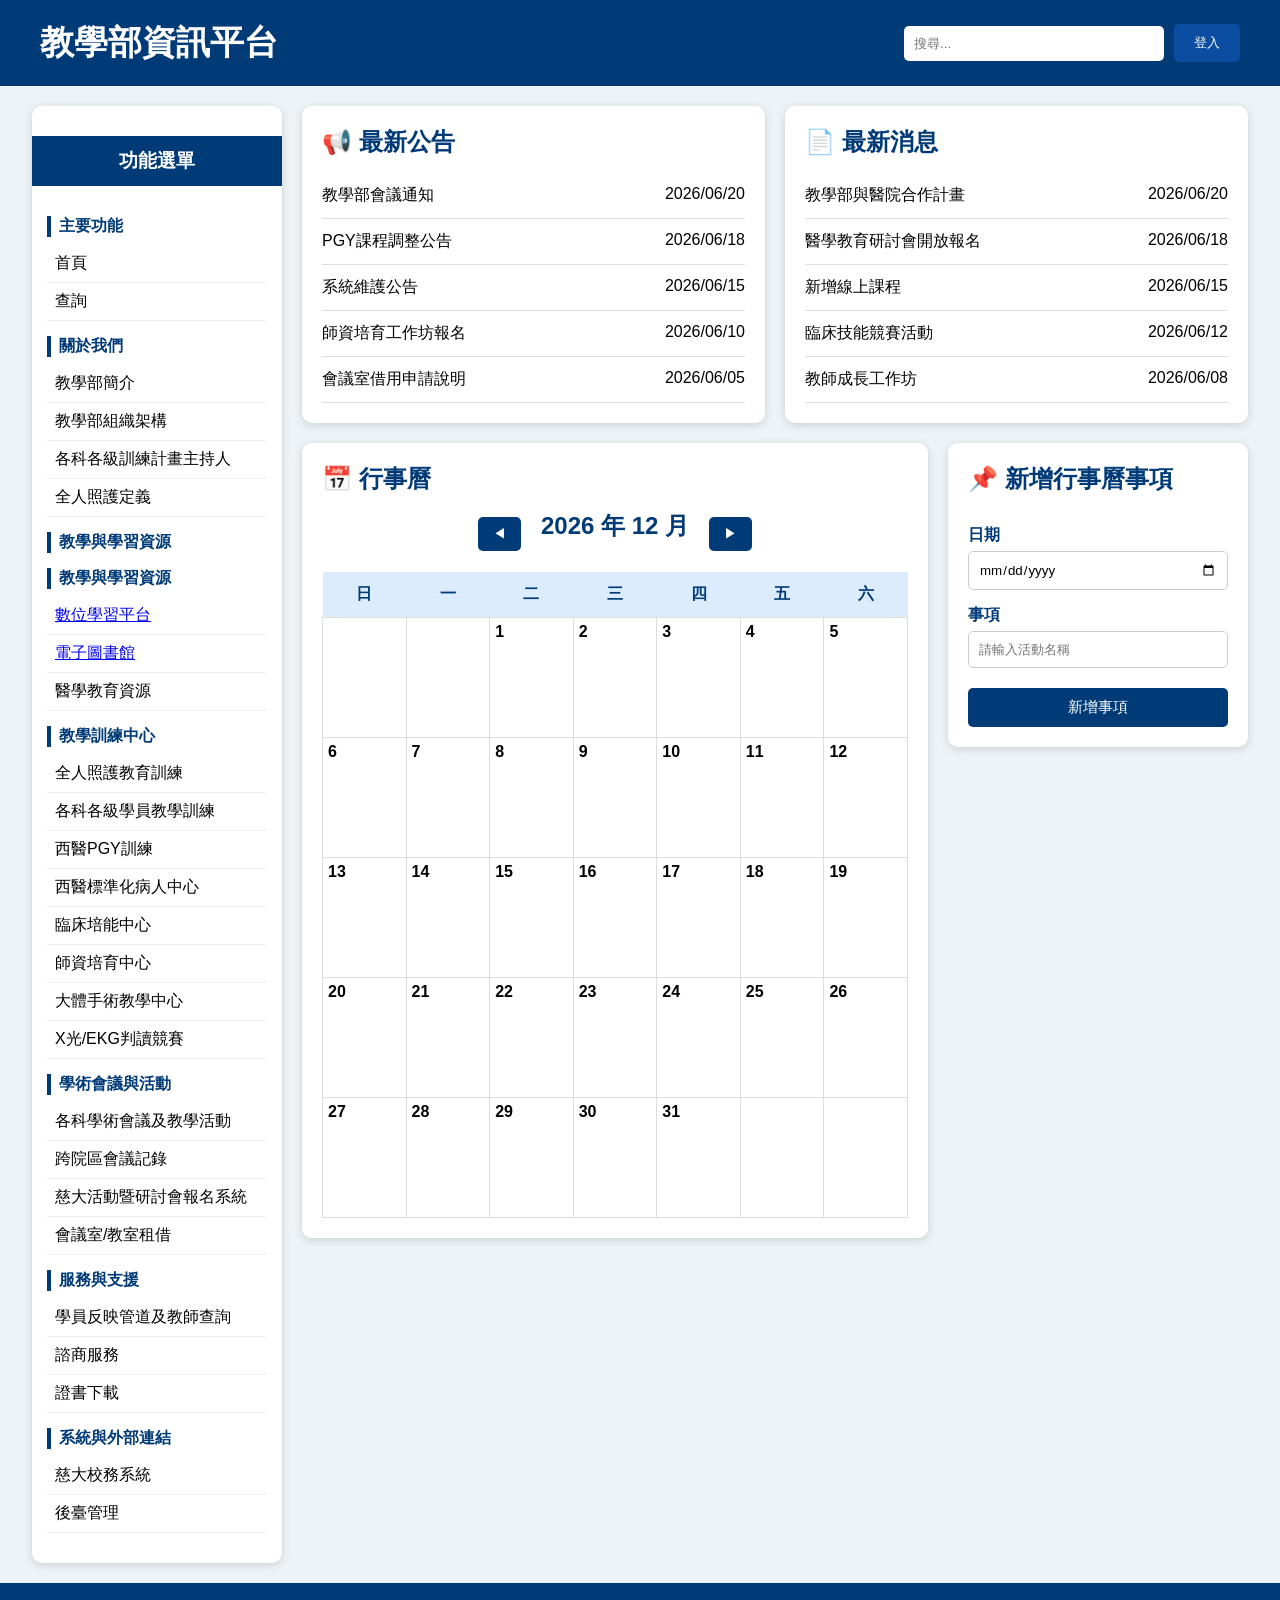
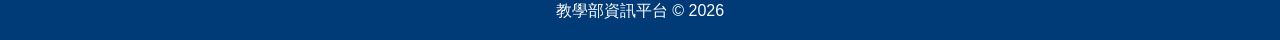
==== commit 709f42b3: "更新" ====
--- a/index.html
+++ b/index.html
@@ -63,10 +63,26 @@
 
 <h4>教學與學習資源</h4>
 
+<h4>教學與學習資源</h4>
+
 <ul>
-<li>數位學習平台</li>
-<li>電子圖書館</li>
-<li>醫學教育資源</li>
+    <li>
+        <a href="https://nlms.tzuchi.com.tw/tzuchi/"
+           target="_blank"
+           rel="noopener noreferrer">
+            數位學習平台
+        </a>
+    </li>
+
+    <li>
+        <a href="https://sites.google.com/view/hltzuchilib"
+           target="_blank"
+           rel="noopener noreferrer">
+            電子圖書館
+        </a>
+    </li>
+
+    <li>醫學教育資源</li>
 </ul>
 
 
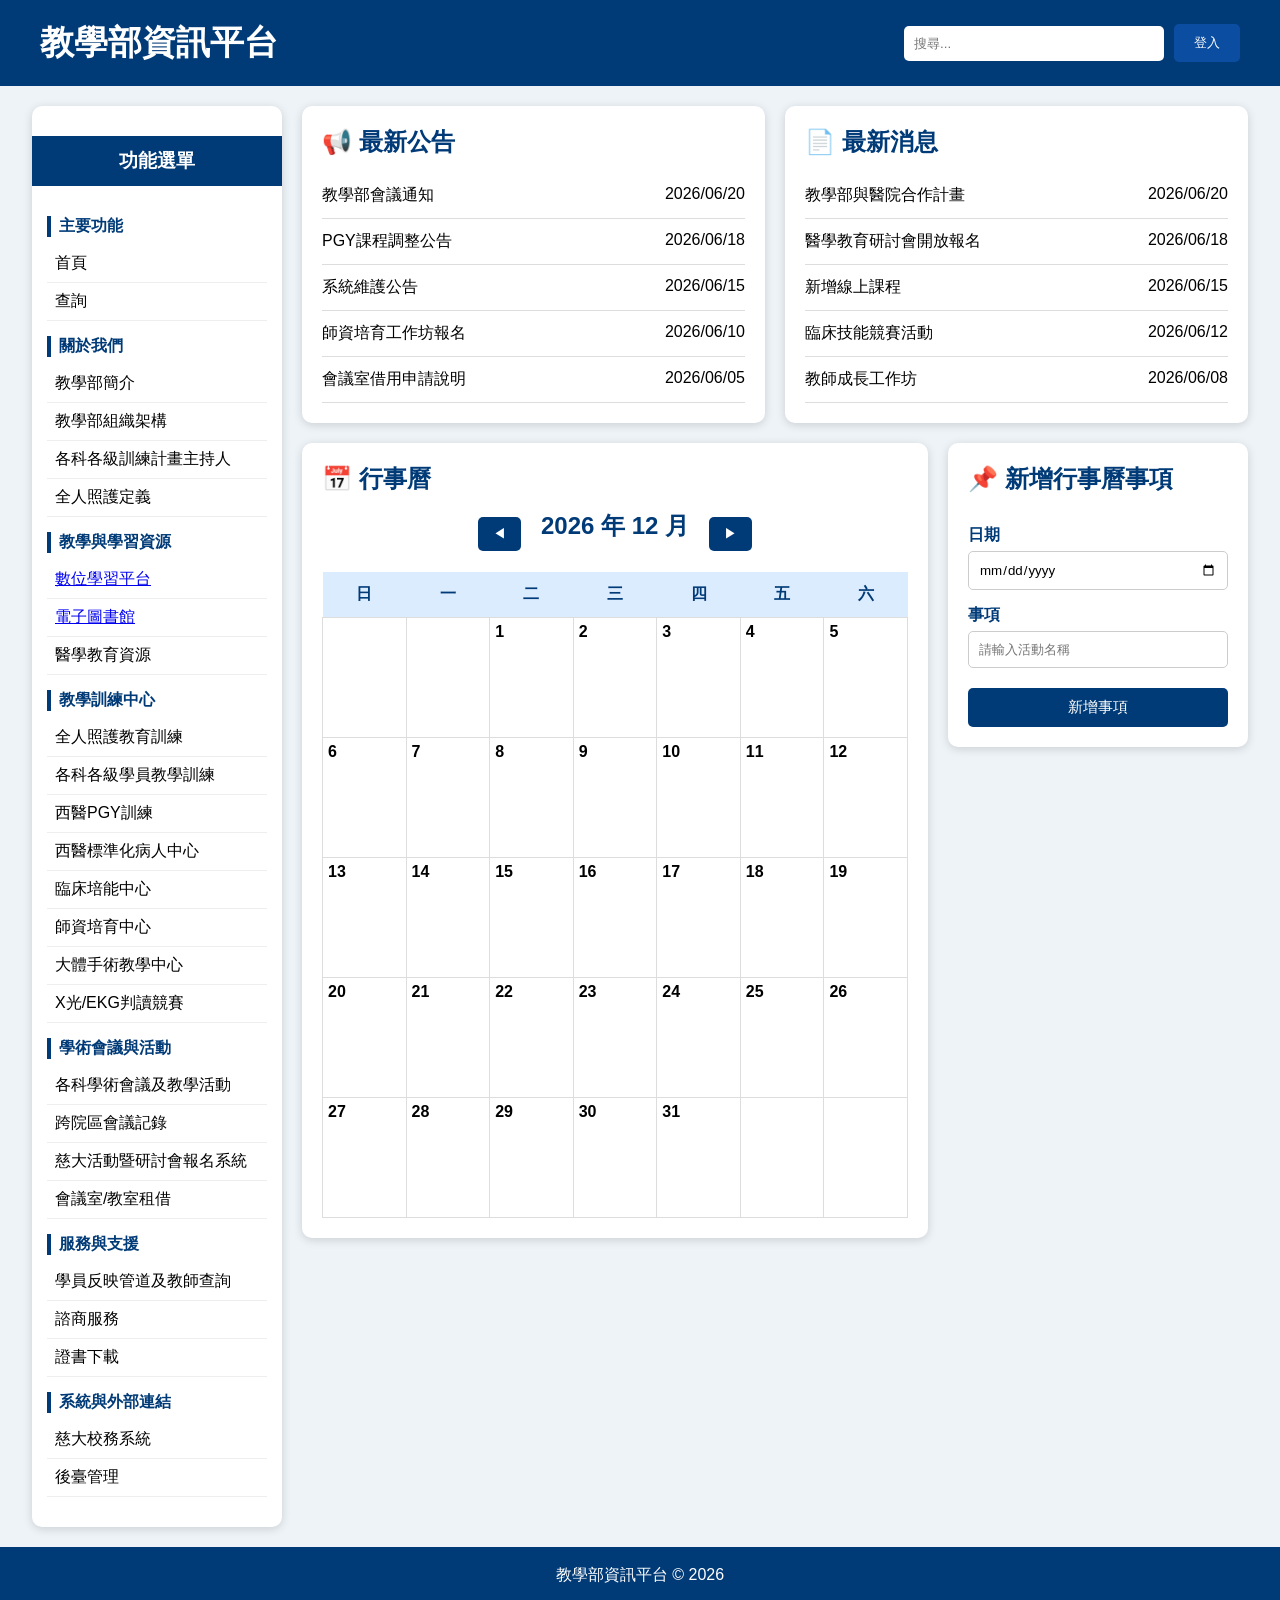
==== commit 332aea80: "內容更新" ====
--- a/index.html
+++ b/index.html
@@ -63,8 +63,6 @@
 
 <h4>教學與學習資源</h4>
 
-<h4>教學與學習資源</h4>
-
 <ul>
     <li>
         <a href="https://nlms.tzuchi.com.tw/tzuchi/"
@@ -90,7 +88,9 @@
 
 <ul>
 <li>全人照護教育訓練</li>
-<li>各科各級學員教學訓練</li>
+<li onclick="showTeachingMaterial()">
+    各科各級學員教學訓練
+</li>
 <li>西醫PGY訓練</li>
 <li>西醫標準化病人中心</li>
 <li>臨床培能中心</li>
@@ -282,7 +282,7 @@
 
     <h2>各科各級訓練計畫主持人</h2>
 
-    <hr>
+   
 
 <h3>114學年各科各級訓練計畫主持人名單</h3>
 
@@ -299,8 +299,6 @@
 <div id="wholeCareContent" class="card intro-content" style="display:none;">
 
 <h2>全人照護定義</h2>
-
-<hr>
 
 
 <h3>
@@ -749,6 +747,216 @@
 
 </div>
 
+<div id="teachingMaterialContent"
+     class="card intro-content"
+     style="display:none;">
+
+    <h2>全院性臨床教學教材</h2>
+
+    <p>
+        📄
+        <a href="https://教材網址"
+           target="_blank">
+            全院性臨床教學教材
+        </a>
+    </p>
+
+    <table class="teaching-table">
+
+        <thead>
+            <tr>
+                <th>系別</th>
+                <th>部科別</th>
+                <th>科名</th>
+            </tr>
+        </thead>
+
+        <tbody>
+
+
+        <tr>
+
+            <td rowspan="2">內科系</td>
+
+            <td>
+            <a href="#" onclick="showInternalMedicine();return false;">
+            內科部
+            </a>
+            </td>
+
+            <td>
+
+                <a href="#">一般醫學內科</a>、
+                <a href="#">心臟內科</a>、
+                <a href="#">血液腫瘤科</a>、
+                <a href="#">風濕免疫科</a>、
+                <a href="#">胸腔內科</a>、
+                <a href="#">腎臟內科</a>、
+                <a href="#">感染科</a>、
+                <a href="#">腸胃內科</a>、
+                <a href="#">新陳代謝及內分泌科</a>、
+                <a href="#">重症加護內科</a>
+
+            </td>
+
+        </tr>
+
+        <tr>
+
+            
+            <td>
+                內科系其他科
+            </td>
+
+            <td>
+
+                <a href="#">小兒部</a>、
+                <a href="#">家庭醫學科</a>、
+                <a href="#">精神醫學部</a>、
+                <a href="#">神經內科部</a>、
+                <a href="#">老年醫學科</a>
+
+            </td>
+
+        </tr>
+
+
+        <tr>
+
+            <td rowspan="2">外科系</td>
+
+            <td>
+                <a href="#">外科部</a>
+            </td>
+
+            <td>
+
+                <a href="#">一般暨消化系外科</a>、
+                <a href="#">重症加護外科</a>、
+                <a href="#">整形暨重建外科</a>、
+                <a href="#">心臟胸腔外科</a>
+
+            </td>
+
+        </tr>
+
+        <tr>
+
+            <td>
+                外科系其他科
+            </td>
+
+            <td>
+
+                <a href="#">神經外科部</a>、
+                <a href="#">婦產部</a>、
+                <a href="#">骨科部</a>、
+                <a href="#">泌尿部</a>、
+                <a href="#">眼科</a>、
+                <a href="#">耳鼻喉科</a>、
+                <a href="#">麻醉部</a>
+
+            </td>
+
+        </tr>
+
+
+        <tr>
+
+            <td>其他科系</td>
+
+            <td colspan="2">
+
+                <a href="#">皮膚科</a>、
+                <a href="#">復健醫學部</a>、
+                <a href="#">急診部</a>、
+                <a href="#">影像醫學部</a>、
+                <a href="#">放射腫瘤部</a>、
+                <a href="#">核子醫學科</a>、
+                <a href="#">牙科部</a>、
+                <a href="#">中醫部</a>、
+                <a href="#">臨床病理科</a>、
+                <a href="#">重症醫學部</a>、
+                <a href="#">職業醫學科</a>、
+                <a href="#">解剖病理部</a>
+
+            </td>
+
+        </tr>
+
+        </tbody>
+
+    </table>
+
+    <br>
+<p>
+花蓮慈濟醫院 Buddhist Tzu Chi General Hospital<br>
+</p>
+
+</div>
+<div id="internalMedicineContent"
+     class="card intro-content"
+     style="display:none;">
+
+    <h2>
+        
+        <a href="#" onclick="showTeachingMaterial();return false;">
+            系部科別
+        </a>
+        >> 內科部
+    </h2>
+
+
+    <h3>內科部實習醫學生臨床教學訓練計畫-Clerk</h3>
+
+    <p>
+        【<a href="#">請參閱 內科部教學訓練計畫-UGY</a>】
+    </p>
+
+    <p>
+        【<a href="#">請參閱 內科部教學訓練計畫-UGY(六年制)</a>】
+    </p>
+
+    <br>
+
+    <h3>內科部實習醫學生臨床教學訓練計畫-後中</h3>
+
+    <p>
+        【<a href="#">請參閱 內科部實習醫學生臨床教學訓練計畫-後中醫</a>】
+    </p>
+
+    <br>
+
+    <p><a href="#">內科專科醫師訓練計畫書</a></p>
+
+    <p>
+        <a href="#">內科部臨床技能教學手冊</a>
+        →
+        <a href="#">線上學習專區</a>
+    </p>
+
+    <p>
+        <a href="#">內科常見的各種症狀及徵候解釋</a>
+    </p>
+
+    <p>
+        <a href="#">理學檢查評分表</a>
+    </p>
+
+    <p>
+        <a href="#">Resident 報告 Grand Round 注意事項</a>
+    </p>
+
+    <p>
+        <a href="#">內科部臨床業務公告事項</a>
+    </p>
+
+    <br><br>
+
+    花蓮慈濟醫院 Buddhist Tzu Chi General Hospital
+
+</div>
+
 
 <div class="news">
 
--- a/style.css
+++ b/style.css
@@ -497,4 +497,47 @@
 
     margin-top:30px;
 
+}
+
+.teaching-table{
+
+    width:100%;
+    border-collapse:collapse;
+    margin-top:20px;
+
+}
+
+.teaching-table th,
+.teaching-table td{
+
+    border:1px solid #ccc;
+    padding:12px;
+    vertical-align:top;
+
+}
+
+.teaching-table th{
+
+    background:#0b6fa4;
+    color:#fff;
+    text-align:center;
+
+}
+
+.teaching-table td{
+
+    line-height:2;
+}
+
+.teaching-table a{
+
+    color:#0066cc;
+    text-decoration:none;
+
+}
+
+.teaching-table a:hover{
+
+    text-decoration:underline;
+
 }
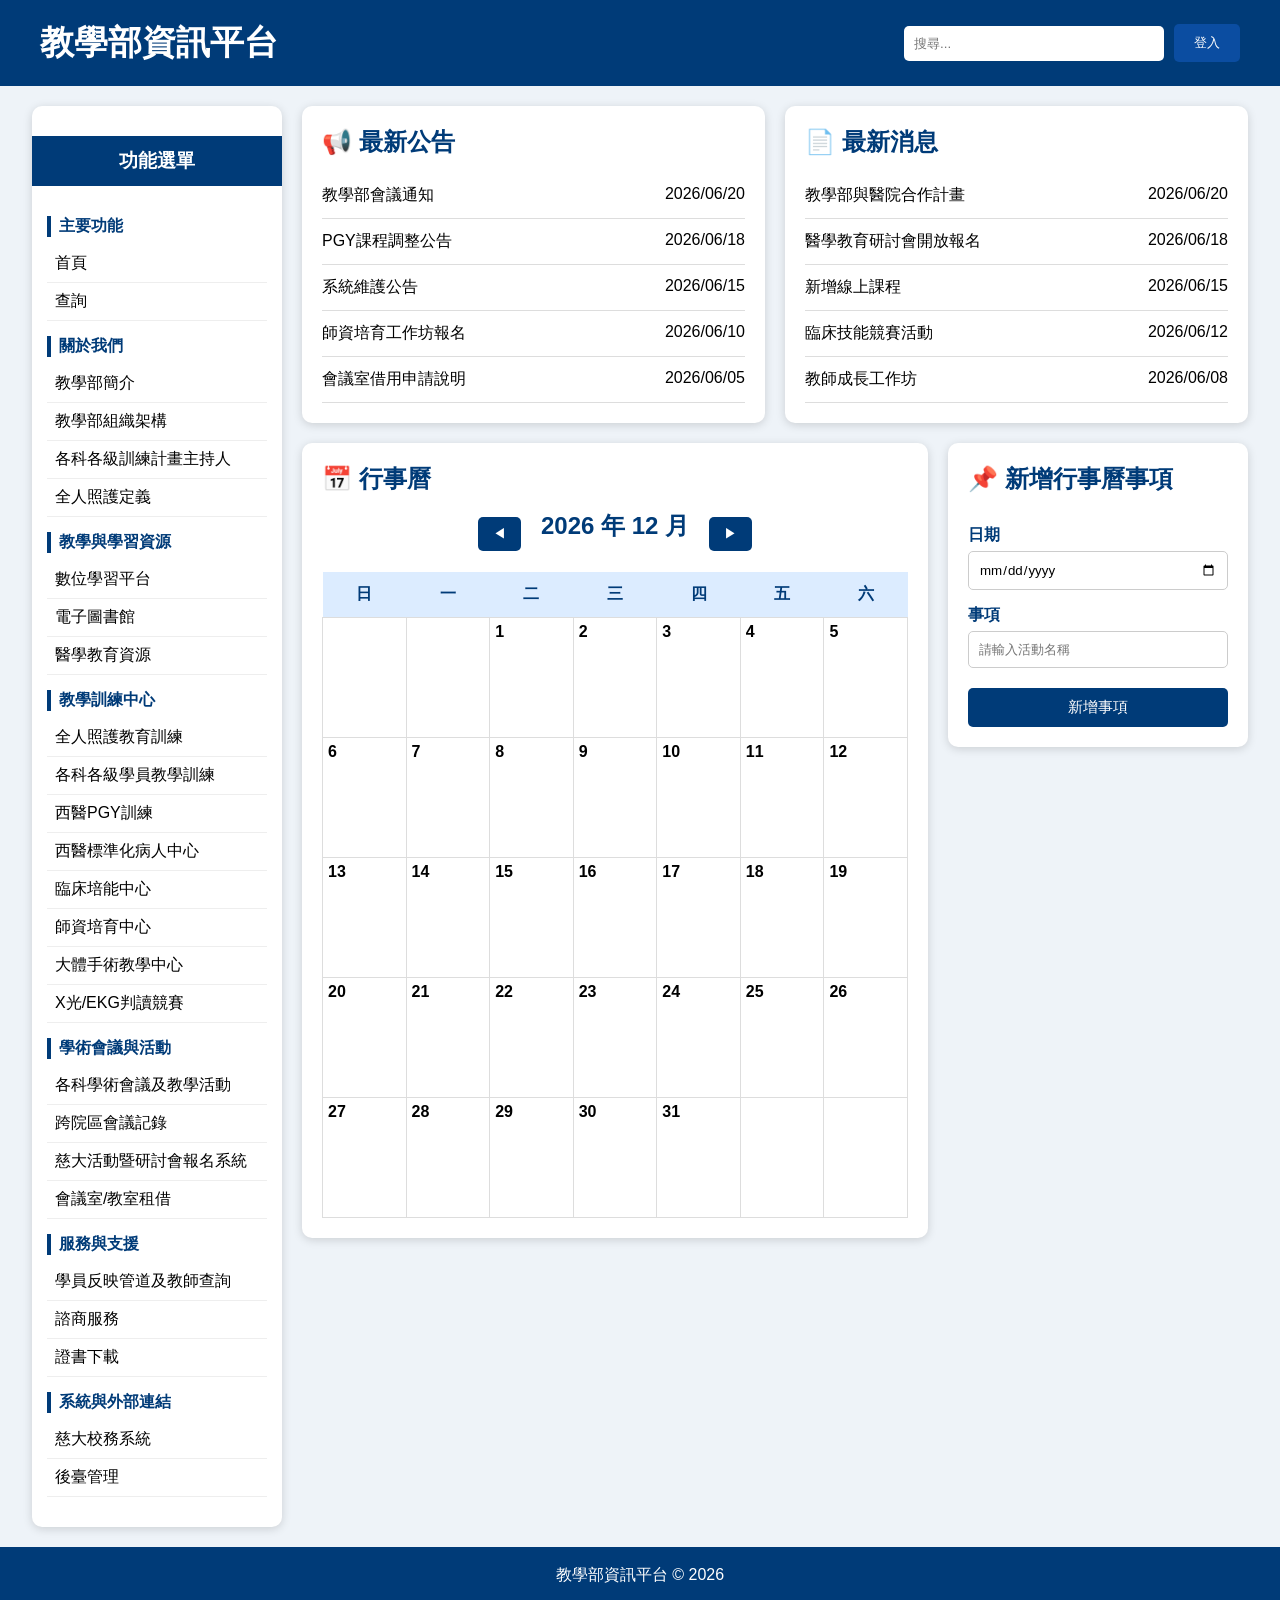
==== commit 077d388a: "33333333333" ====
--- a/index.html
+++ b/index.html
@@ -41,6 +41,7 @@
 <h4>主要功能</h4>
 
 <ul>
+    
     <li onclick="showHome()">
         首頁
     </li>
--- a/style.css
+++ b/style.css
@@ -75,6 +75,7 @@
     background:#e9f2ff;
 }
 
+
 .layout{
     width:95%;
     margin:20px auto;
@@ -85,6 +86,7 @@
 
 aside{
     width:250px;
+    flex-shrink:0;
     background:white;
     border-radius:10px;
     box-shadow:0 2px 10px rgba(0,0,0,.15);
@@ -97,6 +99,7 @@
     text-align:center;
     padding:12px;
 }
+
 
 .menu{
     padding:15px;
@@ -126,8 +129,33 @@
 }
 
 
+/* 側邊選單連結取消底線 */
+
+.menu a{
+    display:block;
+    color:inherit;
+    text-decoration:none;
+}
+
+.menu a:visited{
+    color:inherit;
+    text-decoration:none;
+}
+
+.menu a:hover{
+    color:inherit;
+    text-decoration:none;
+}
+
+.menu a:active{
+    color:inherit;
+    text-decoration:none;
+}
+
+
 main{
     flex:1;
+    min-width:0;
 }
 
 
@@ -169,7 +197,7 @@
 table{
     width:100%;
     border-collapse:collapse;
-    table-layout:fixed;    
+    table-layout:fixed;
 }
 
 th{
@@ -186,9 +214,9 @@
     padding:5px;
     vertical-align:top;
     position:relative;
-
     overflow-y:auto;
 }
+
 
 .event{
     margin-top:6px;
@@ -215,7 +243,6 @@
 }
 
 
-
 footer{
     margin-top:20px;
     background:#003b78;
@@ -223,6 +250,7 @@
     text-align:center;
     padding:18px;
 }
+
 
 .calendar-header{
     display:flex;
@@ -256,7 +284,6 @@
     border-radius:5px;
     background:#d7ebff;
     font-size:12px;
-
     white-space:nowrap;
     overflow:hidden;
     text-overflow:ellipsis;
@@ -272,6 +299,7 @@
     cursor:pointer;
 }
 
+
 /* ===== 行事曆 ===== */
 
 .calendar-layout{
@@ -282,12 +310,14 @@
 
 .calendar-area{
     flex:3;
+    min-width:0;
 }
 
 .form-area{
     flex:1;
     min-width:300px;
 }
+
 
 /* ===== 新增事項 ===== */
 
@@ -326,19 +356,6 @@
 }
 
 
-@media (max-width:900px){
-
-    .calendar-layout{
-        flex-direction:column;
-    }
-
-    .calendar-area,
-    .form-area{
-        width:100%;
-    }
-
-}
-
 .intro-content{
     line-height:1.8;
     padding:30px;
@@ -362,79 +379,47 @@
 
 
 .director-search{
-
-    display:flex;
-
+    display:flex;
     flex-direction:row;
-
     align-items:flex-end;
-
     gap:15px;
-
     flex-wrap:wrap;
-
     margin-bottom:20px;
-
-}
-
+}
 
 .search-item{
-
-    display:flex;
-
+    display:flex;
     flex-direction:column;
-
-}
-
+}
 
 .director-search label{
-
     font-weight:bold;
-
     color:#003b78;
-
     margin-bottom:5px;
-
-}
-
+}
 
 .director-search input,
 .director-search select{
-
     padding:10px;
-
     border:1px solid #ccc;
-
-    border-radius:5px;
-
+    border-radius:5px;
     font-size:15px;
-
     min-width:150px;
-
-}
-
+}
 
 .director-search button{
-
     padding:10px 25px;
-
-    background:#003b78;
-
-    color:white;
-
+    background:#003b78;
+    color:white;
     border:none;
-
-    border-radius:5px;
-
-    cursor:pointer;
-
+    border-radius:5px;
+    cursor:pointer;
 }
 
 .director-search button:hover{
-
     background:#0b4da1;
-
-}
+}
+
 
 .pdf-viewer{
     margin-top:30px;
@@ -445,99 +430,127 @@
     border-radius:8px;
 }
 
+
 .org-table,
 .staff-table,
 .work-table{
-
     width:100%;
     border-collapse:collapse;
     margin-top:20px;
-
-}
-
+    table-layout:auto;
+}
 
 .org-table th,
 .org-table td,
 .staff-table td,
 .work-table th,
 .work-table td{
-
     border:1px solid #ccc;
     padding:12px;
     vertical-align:top;
-
-}
-
+    width:auto;
+    height:auto;
+    overflow:visible;
+}
 
 .org-table th,
 .work-table th{
-
     background:#e8f1ff;
-
-}
-
+}
 
 .staff-table td{
-
     width:50%;
     line-height:1.8;
-
-}
-
+}
 
 .work-table td:nth-child(2){
-
     line-height:1.8;
     text-align:left;
-
 }
 
 
 h3{
-
     margin-top:30px;
-
-}
+}
+
 
 .teaching-table{
-
     width:100%;
     border-collapse:collapse;
     margin-top:20px;
-
+    table-layout:auto;
 }
 
 .teaching-table th,
 .teaching-table td{
-
     border:1px solid #ccc;
     padding:12px;
     vertical-align:top;
-
+    width:auto;
+    height:auto;
+    overflow:visible;
 }
 
 .teaching-table th{
-
     background:#0b6fa4;
     color:#fff;
     text-align:center;
-
 }
 
 .teaching-table td{
-
     line-height:2;
 }
 
 .teaching-table a{
-
     color:#0066cc;
     text-decoration:none;
-
 }
 
 .teaching-table a:hover{
-
     text-decoration:underline;
+}
+
+
+/* ===== 響應式版面 ===== */
+
+@media (max-width:900px){
+
+    .layout{
+        width:95%;
+        flex-direction:column;
+    }
+
+    aside{
+        width:100%;
+    }
+
+    .news{
+        flex-direction:column;
+    }
+
+    .calendar-layout{
+        flex-direction:column;
+    }
+
+    .calendar-area,
+    .form-area{
+        width:100%;
+        min-width:0;
+    }
+
+    .top-bar{
+        flex-direction:column;
+        align-items:flex-start;
+        gap:15px;
+        padding:20px;
+    }
+
+    .search-area{
+        width:100%;
+    }
+
+    .search-area input{
+        width:100%;
+    }
 
 }
